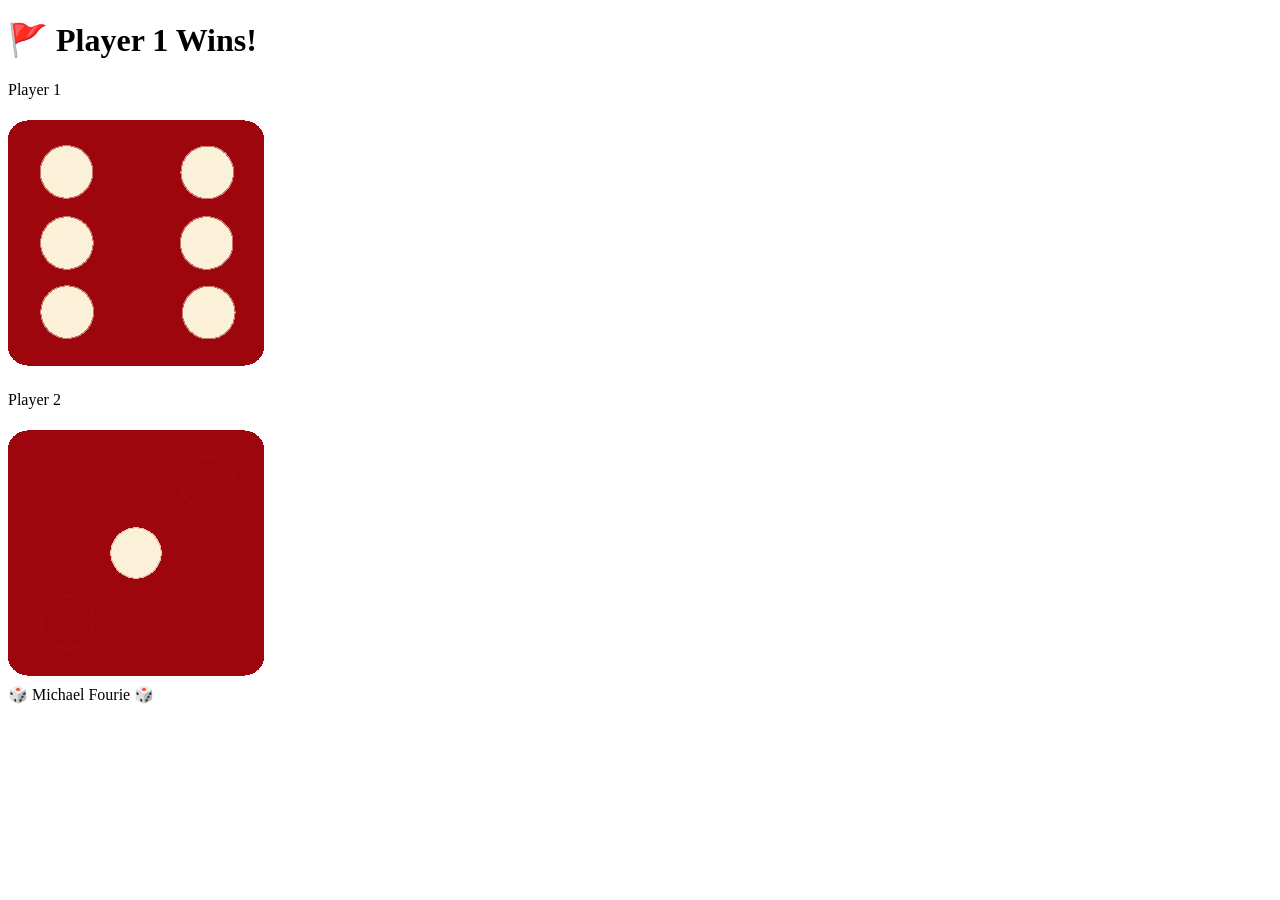
==== index.html @ 538c0c18 "Rename dicee.html to index.html" ====
<!DOCTYPE html>
<html lang="en" dir="ltr">
  <head>
    <meta charset="utf-8" />
    <title>Dice Decider - Michael Fourie</title>
    <link rel="stylesheet" href="styles.css" />
    <link
      href="https://fonts.googleapis.com/css?family=Indie+Flower|Lobster"
      rel="stylesheet"
    />
  </head>
  <body>
    <div class="container">
      <h1>Refresh Me</h1>

      <div class="dice">
        <p>Player 1</p>
        <img class="img1" src="/images/dice6.png" />
      </div>

      <div class="dice">
        <p>Player 2</p>
        <img class="img2" src="/images/dice6.png" />
      </div>
    </div>

    <footer>🎲 Michael Fourie 🎲</footer>
    <script src="index.js"></script>
  </body>
</html>
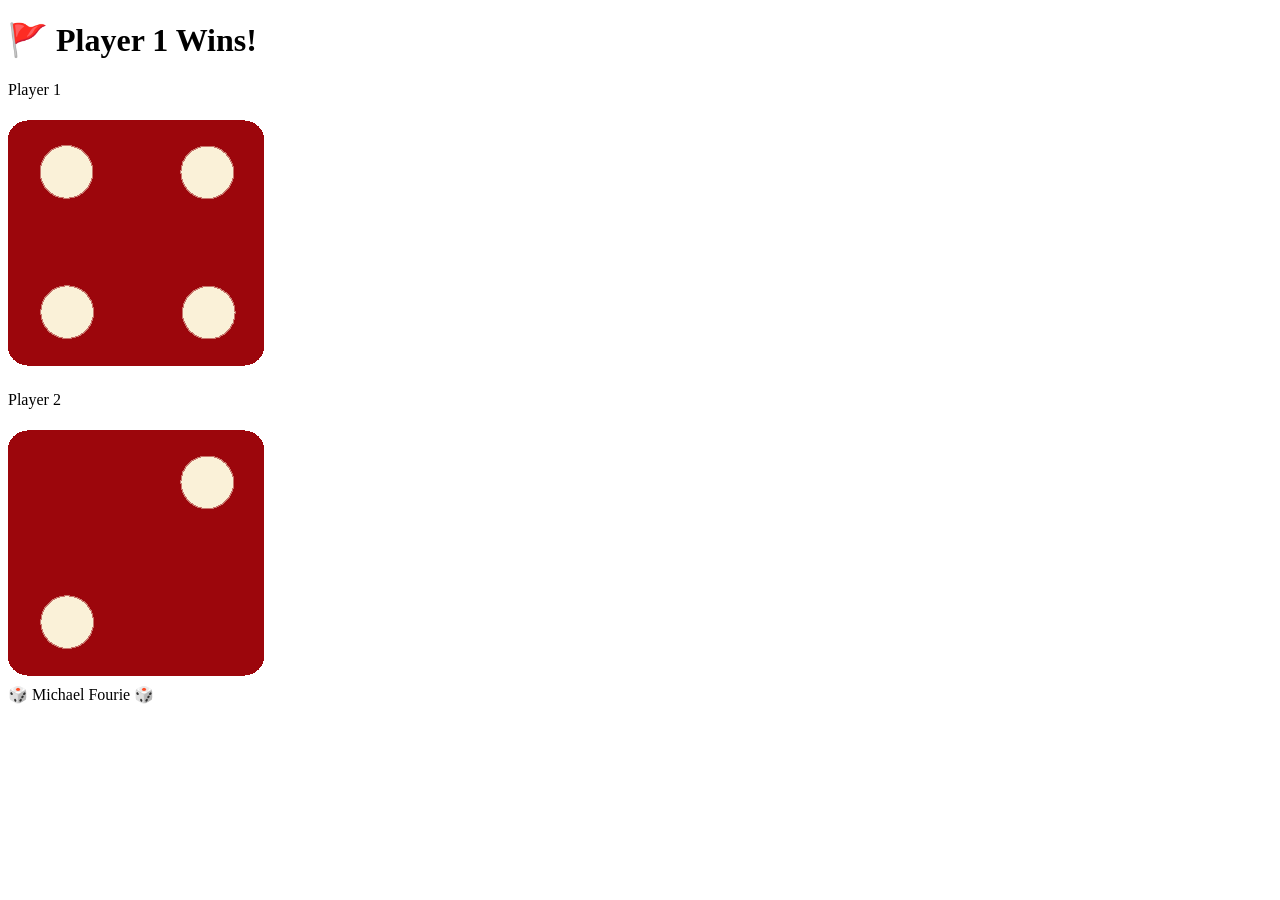
==== commit 7b88e707: "removed default source images" ====
--- a/index.html
+++ b/index.html
@@ -15,12 +15,12 @@
 
       <div class="dice">
         <p>Player 1</p>
-        <img class="img1" src="/images/dice6.png" />
+        <img class="img1" src="" />
       </div>
 
       <div class="dice">
         <p>Player 2</p>
-        <img class="img2" src="/images/dice6.png" />
+        <img class="img2" src="" />
       </div>
     </div>
 
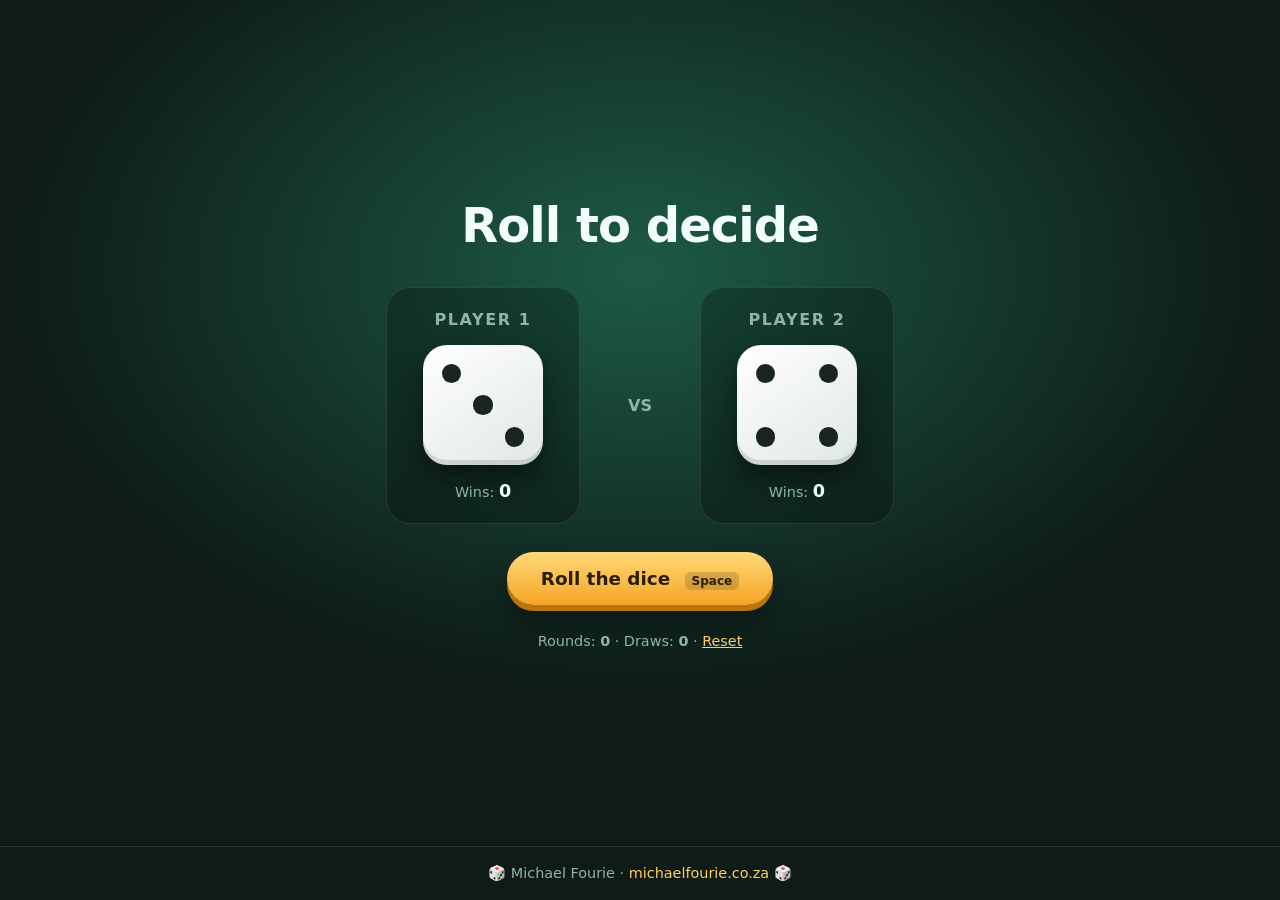
==== commit d6042a5a: "Redesign Dice Decider: CSS dice, roll animation, scoreboard, keyboard support Co-Authored-By: Claude" ====
--- a/index.html
+++ b/index.html
@@ -1,30 +1,25 @@
 <!DOCTYPE html>
-<html lang="en" dir="ltr">
+<html lang="en">
   <head>
     <meta charset="utf-8" />
+    <meta name="viewport" content="width=device-width, initial-scale=1" />
+    <meta name="description" content="Dice Decider - roll two dice and settle it. By Michael Fourie." />
+    <meta name="theme-color" content="#0e1b17" />
     <title>Dice Decider - Michael Fourie</title>
     <link rel="stylesheet" href="styles.css" />
-    <link
-      href="https://fonts.googleapis.com/css?family=Indie+Flower|Lobster"
-      rel="stylesheet"
-    />
   </head>
   <body>
-    <div class="container">
-      <h1>Refresh Me</h1>
-
-      <div class="dice">
-        <p>Player 1</p>
-        <img class="img1" src="" />
+    <main>
+      <h1 id="result" aria-live="polite">Roll to decide</h1>
+      <div class="arena">
+        <section class="player" id="p1"><h2>Player 1</h2><div class="die" aria-label="Die 1"></div><p class="wins">Wins: <b id="w1">0</b></p></section>
+        <span class="vs">VS</span>
+        <section class="player" id="p2"><h2>Player 2</h2><div class="die" aria-label="Die 2"></div><p class="wins">Wins: <b id="w2">0</b></p></section>
       </div>
-
-      <div class="dice">
-        <p>Player 2</p>
-        <img class="img2" src="" />
-      </div>
-    </div>
-
-    <footer>🎲 Michael Fourie 🎲</footer>
+      <button id="roll" class="roll">Roll the dice <kbd>Space</kbd></button>
+      <p class="stats">Rounds: <b id="rounds">0</b> · Draws: <b id="draws">0</b> · <button id="reset" class="link">Reset</button></p>
+    </main>
+    <footer>🎲 Michael Fourie · <a href="https://michaelfourie.co.za">michaelfourie.co.za</a> 🎲</footer>
     <script src="index.js"></script>
   </body>
 </html>
--- a/styles.css
+++ b/styles.css
@@ -0,0 +1,35 @@
+:root { --bg:#0e1b17; --felt:#14362c; --line:rgba(255,255,255,.1); --text:#f2fff9; --muted:#8fb5a6; --gold:#ffcf5c; --red:#ff5d5d; }
+* { box-sizing:border-box; margin:0; padding:0; }
+body { min-height:100vh; display:flex; flex-direction:column; font-family:"Inter",system-ui,sans-serif; color:var(--text);
+  background: radial-gradient(900px 600px at 50% 30%, #1d5a47, transparent 70%), var(--bg); }
+main { flex:1; display:flex; flex-direction:column; align-items:center; justify-content:center; gap:28px; padding:24px 16px; text-align:center; }
+h1 { font-size:clamp(1.8rem,5vw,3rem); letter-spacing:-.02em; min-height:1.3em; transition:color .3s; }
+h1.win { color:var(--gold); }
+.arena { display:flex; align-items:center; gap:clamp(12px,4vw,48px); }
+.player { background:rgba(0,0,0,.25); border:1px solid var(--line); border-radius:24px; padding:22px clamp(18px,4vw,36px); transition:.3s; }
+.player.win { border-color:var(--gold); box-shadow:0 0 0 3px rgba(255,207,92,.25), 0 0 40px rgba(255,207,92,.25); transform:translateY(-4px); }
+.player h2 { font-size:1rem; color:var(--muted); font-weight:600; margin-bottom:16px; text-transform:uppercase; letter-spacing:.1em; }
+.wins { margin-top:16px; color:var(--muted); font-size:.9rem; }
+.wins b { color:var(--text); font-size:1.1rem; }
+.vs { font-weight:800; color:var(--muted); }
+
+.die { --s:clamp(86px,22vw,120px); width:var(--s); height:var(--s); margin:auto; background:linear-gradient(145deg,#fff,#dfe8e4); border-radius:20%;
+  box-shadow:inset 0 -5px 0 rgba(0,0,0,.12), 0 14px 26px rgba(0,0,0,.45); display:grid; grid-template:repeat(3,1fr)/repeat(3,1fr); padding:12%; gap:4%; }
+.die i { border-radius:50%; background:#1a2420; transform:scale(0); transition:transform .15s; place-self:center; width:70%; height:70%; }
+.die i.on { transform:scale(1); }
+.die[data-v="1"] i.on, .die[data-v="1"] i.on { background:var(--red); }
+.die.rolling { animation:tumble .12s linear infinite; }
+@keyframes tumble { 0% { transform:rotate(-8deg) translateY(-6px); } 50% { transform:rotate(10deg) translateY(4px);} 100% { transform:rotate(-8deg) translateY(-6px);} }
+
+.roll { font:inherit; font-weight:800; font-size:1.15rem; padding:16px 34px; border:0; border-radius:999px; cursor:pointer; color:#2b1d00; background:linear-gradient(180deg,#ffd978,#f5a524); box-shadow:0 6px 0 #b9760f, 0 18px 30px rgba(0,0,0,.4); transition:transform .1s, box-shadow .1s; }
+.roll:hover { filter:brightness(1.05); }
+.roll:active { transform:translateY(5px); box-shadow:0 1px 0 #b9760f, 0 8px 14px rgba(0,0,0,.4); }
+.roll:disabled { opacity:.7; cursor:wait; }
+kbd { font:inherit; font-size:.75rem; background:rgba(0,0,0,.15); border-radius:6px; padding:2px 7px; margin-left:8px; }
+.stats { color:var(--muted); font-size:.9rem; }
+.link { background:none; border:0; color:var(--gold); cursor:pointer; font:inherit; text-decoration:underline; }
+footer { padding:18px; text-align:center; color:var(--muted); font-size:.9rem; border-top:1px solid var(--line); }
+footer a { color:var(--gold); text-decoration:none; }
+:focus-visible { outline:3px solid var(--gold); outline-offset:3px; }
+@media (max-width:520px) { .arena { gap:8px; } .vs { display:none; } kbd { display:none; } }
+@media (prefers-reduced-motion:reduce) { .die.rolling { animation:none; } }
